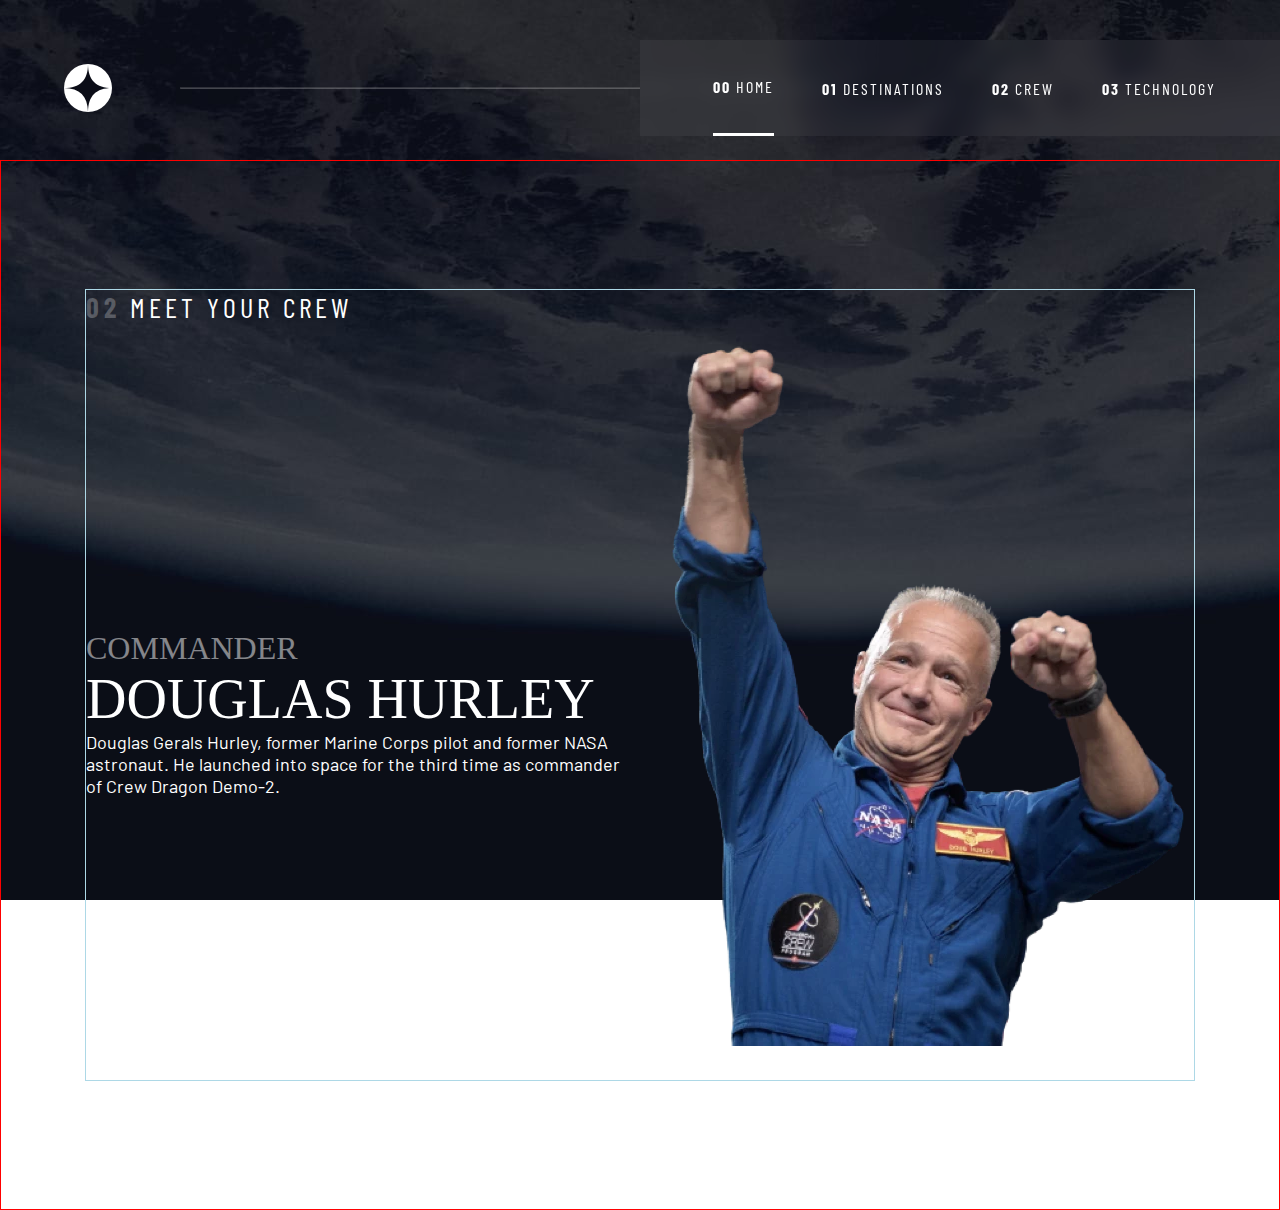
==== crew.html @ 2f0fb47b "crew.html initialization" ====
<!DOCTYPE html>
<html lang="en">
<head>
  <meta charset="UTF-8">
  <meta name="viewport" content="width=device-width, initial-scale=1.0">
  <title>crew project space</title>
  <link rel="stylesheet" href="./style/crew.css">
  <link rel="stylesheet" href="./style/header.css">
  <link rel="stylesheet" href="./style/variable.css">
  <link rel="preconnect" href="https://fonts.googleapis.com">
  <link rel="preconnect" href="https://fonts.gstatic.com" crossorigin>
  <link href="https://fonts.googleapis.com/css2?family=Barlow+Condensed:ital,wght@0,100;0,200;0,300;0,400;0,500;0,600;0,700;0,800;0,900;1,100;1,200;1,300;1,400;1,500;1,600;1,700;1,800;1,900&family=Barlow:ital,wght@0,100;0,200;0,300;0,400;0,500;0,600;0,700;0,800;0,900;1,100;1,200;1,300;1,400;1,500;1,600;1,700;1,800;1,900&family=Bellefair&display=swap" rel="stylesheet">
</head>
<body>
  <header>
    <div class="header_logo">
      <img class="logo" src="starter-code/assets/shared/logo.svg" alt="logo">
      <hr>
    </div>
    <nav>
      <ul class="nav-list">
        <li class="js-is-active"><a class="nav-button" href="index.html"><span class="numb">00</span> HOME</a></li>
        <li><a class="nav-button" href="destinations.html"><span class="numb">01</span> DESTINATIONS</a></li>
        <li><a class="nav-button" href="crew.html"><span class="numb">02</span> CREW</a></li>
        <li><a class="nav-button" href="#"><span class="numb">03</span> TECHNOLOGY</a></li>
      </ul>
    </nav>
  </header>
  <main>
    <div class="content">
      <div class="content-title">
        <p></p><span>02</span> MEET YOUR CREW</p>
      </div>
      <div class="hero">
        <div class="explanation">
          <p class="rank">COMMANDER</p>
          <P class="name">DOUGLAS HURLEY</P>
          <P class="description">Douglas Gerals Hurley, former Marine Corps pilot and former NASA astronaut. He launched into space for the third time as commander of Crew Dragon Demo-2.</P>
        </div>
        <div class="image-container">
          <img class="image=content" src="./starter-code/assets/crew/image-douglas-hurley.webp" alt="">
        </div>
      </div>
    </div>
  </main>
</body>
</html>
---- style/crew.css ----
html, body {
  background-image: url(../starter-code/assets/crew/background-crew-desktop.jpg);
  background-size: cover;
  background-position: center;
  background-repeat: no-repeat;
  display: flex;
  flex-direction: column;
  color: white;
  min-height: 100vh;
  margin: 0;
  padding: 0;
}

main {
  display: flex;
  padding: 128px 0px;
  box-sizing: border-box;
  width: 100%;
  justify-content: center;
  align-items: center;
  border: 1px solid red;
}

.content {
  width: 1110px;
  height: 792px;
  display: flex;
  align-items: flex-end;
  position: relative;
  border: 1px solid lightblue;
}

.content-title {
  position: absolute;
  top: 0;
  left: 0;
  font-family: var(--text-preset-5-font);
  font-size: var(--text-preset-5-size);
  font-weight: var(--text-preset-5-weight);
  letter-spacing: var(--text-preset-5-letter-spacing);
}

.content-title span {
  font-family: "Barlow Condensed", sans-serif;
  font-weight: bold;
  font-size: 28px;
  letter-spacing: 4.72px;
  color: rgba(255, 255, 255, 0.25);
}

.hero {
  display: flex;
  flex-direction: row;
  align-items: center;
  column-gap: 32px;
}

.explanation, .image-container {
  width: 553px;
  height: 734px;
}

.explanation {
  align-content: center;
}

.rank {
  font-family: var(--text-preset-4-font);
  font-size: var(--text-preset-4-size);
  font-weight: var(--text-preset-4-weight);
  letter-spacing: var(--text-preset-4-letter-spacing);
  color: rgba(255, 255, 255, 0.5);
}

.name {
  font-family: var(--text-preset-3-font);
  font-size: var(--text-preset-3-size);
  font-weight: var(--text-preset-3-weight);
  letter-spacing: var(--text-preset-3-letter-spacing);
}

.description {
  color: var(blue-300);
  font-family: var(--text-preset-9-font);
  font-size: var(--text-preset-9-size);
  font-weight: var(--text-preset-9-weight);
  letter-spacing: var(--text-preset-9-letter-spacing);
}

.image-content {
  width: 100%;
  height: 100%;
}
---- style/header.css ----
/* header - start */
header {
  display: flex;
  justify-content: space-between;
  align-items: center;
  padding: 24px 0;
  box-sizing: border-box;
  padding-top: 40px;
  position: relative;
}

.header_logo {
  width: 40%;
  display: flex;
  align-items: center;
  justify-content: space-between;
}

.logo {
  margin-left: 64px;
  width: 48px;
  height: 48px;
  cursor: pointer;
}

header hr {
  position: absolute;
  left: 180px;
  height: 1px;
  opacity: 0.25;
  width: 50%;
  z-index: 100px;
}

nav {
  display: flex;
  background-color: rgba(255, 255, 255, 0.05);
  width: 50%;
  height: 96px;
  padding: 0px 64px;
  backdrop-filter: blur(10px);
}

.nav-list {
  display: flex;
  justify-content: flex-end;
  column-gap: 48px;
  width: 100%;
  align-items: center;
}

.nav-button {
  font-family: var(--text-preset-8-font);
  font-size: var(--text-preset-8-size);
  font-weight: var(--text-preset-8-weight);
  line-height: var(--text-preset-8-line-height);
  letter-spacing: var(--text-preset-8-letter-spacing);
}

.nav-list ul {
  display: flex;
  align-items: center;
  column-gap: 48px;
  width: 100%;
}
.nav-list li {
  box-sizing: border-box;
  align-content: center;
  width: fit-content;
  height: 100%;
  font-size: 20px;
  position: relative;
}

.nav-list li::after {
  content: '';
  position: absolute;
  bottom: 0;
  left: 0;
  height: 3px;
  width: 100%;
  background-color: rgba(255, 255, 255, 0.5);
  transform: scaleX(0);
  transition-duration: 0.3s;
}

.nav-list
li:hover::after {
  transform: scaleX(1);
}

.js-is-active {
  border-bottom: 3px solid white;
}

.nav-button {
  font-family: var(--text-preset-8-font);
  font-size: var(--text-preset-8-size);
  font-weight: var(--text-preset-8-weight);
  line-height: var(--text-preset-8-line-height);
  letter-spacing: var(--text-preset-8-letter-spacing);
}

.numb {
  font-weight: bold;
}

/* header - end */
---- style/variable.css ----
/* Reset CSS */
* {
  margin: 0;
  padding: 0;
  box-sizing: border-box;
}

html, body {
  width: 100%;
  height: 100vh;
  font-family: Arial, sans-serif;
}

img {
  max-width: 100%;
  height: auto;
  display: block;
}

ul, ol {
  list-style: none;
}

a {
  text-decoration: none;
  color: inherit;
}

button {
  background: none;
  border: none;
  cursor: pointer;
}

input, textarea {
  font-family: inherit;
}

/* setup color and spacing */

:root {
  --white : #FFFFFF;
  --blue-900 : #0B0D17;
  --blue-300 : #D0D6F9;

  /* text preset 1 */
  --text-preset-1-font : bellefaire;
  --text-preset-1-size : 144px;
  --text-preset-1-weight : 400;
  --text-preset-1-line-height : 171.9%;
  --text-preset-1-letter-spacing : 0px;

  /* text preset 2 */
  --text-preset-2-font : bellefaire;
  --text-preset-2-size : 100px;
  --text-preset-2-weight : 400;
  --text-preset-2-line-height : 114.6%;
  --text-preset-2-letter-spacing : 0px;

  /* text preset 3 */
  --text-preset-3-font : bellefaire;
  --text-preset-3-size : 56px;
  --text-preset-3-weight : 400;
  --text-preset-3-line-height : 64.2%;
  --text-preset-3-letter-spacing : 0px;

  /* text preset 4 */
  --text-preset-4-font : bellefaire;
  --text-preset-4-size : 32px;
  --text-preset-4-weight : 400;
  --text-preset-4-line-height : 36.7%;
  --text-preset-4-letter-spacing : 0px;

  /* text preset 5 */
  --text-preset-5-font : 'barlow condensed';
  --text-preset-5-size : 28px;
  --text-preset-5-weight : 400;
  --text-preset-5-line-height : 33.6%;
  --text-preset-5-letter-spacing : 4px;

  /* text preset 6 */
  --text-preset-6-font : bellefaire;
  --text-preset-6-size : 28px;
  --text-preset-6-weight : 400;
  --text-preset-6-line-height : 32.1%;
  --text-preset-6-letter-spacing : 0px;

  /* text preset 7 */
  --text-preset-7-font : 'barlow condensed';
  --text-preset-7-size : 14px;
  --text-preset-7-weight : 400;
  --text-preset-7-line-height : 16.8%;
  --text-preset-7-letter-spacing : 2px;

  /* text preset 8 */
  --text-preset-8-font : 'barlow condensed';
  --text-preset-8-size : 16px;
  --text-preset-8-weight : 400;
  --text-preset-8-line-height : 19.2%;
  --text-preset-8-letter-spacing : 2px;

  /* text preset 9 */
  --text-preset-9-font : barlow;
  --text-preset-9-size : 18px;
  --text-preset-9-weight : 400;
  --text-preset-9-line-height : 180%;
  --text-preset-9-letter-spacing : 0px;
}

/* setup spacing  */

.container {
  margin: 0 auto;
  padding: 0 24px;
}
@media (min-width: 1600px) {
 .contaner{
    padding: 0 128px;
 }
}
@media (min-width: 1200px) {
 .contaner{
    padding: 0 96px;
 }
}
@media (min-width: 1000px) {
 .contaner{
    padding: 0 80px;
 }
}
@media (min-width: 800px) {
 .contaner{
    padding: 0 64px;
 }
}
@media (min-width: 600px) {
 .contaner{
    padding: 0 48px;
 }
}
@media (min-width: 500px) {
 .contaner{
    padding: 0 40px;
 }
}
@media (min-width: 400px) {
 .contaner{
    padding: 0 32px;
 }
}
@media (min-width: 300px) {
 .contaner{
    padding: 0 24px;
 }
}
@media (min-width: 200px) {
 .contaner{
    padding: 0 16px;
 }
}
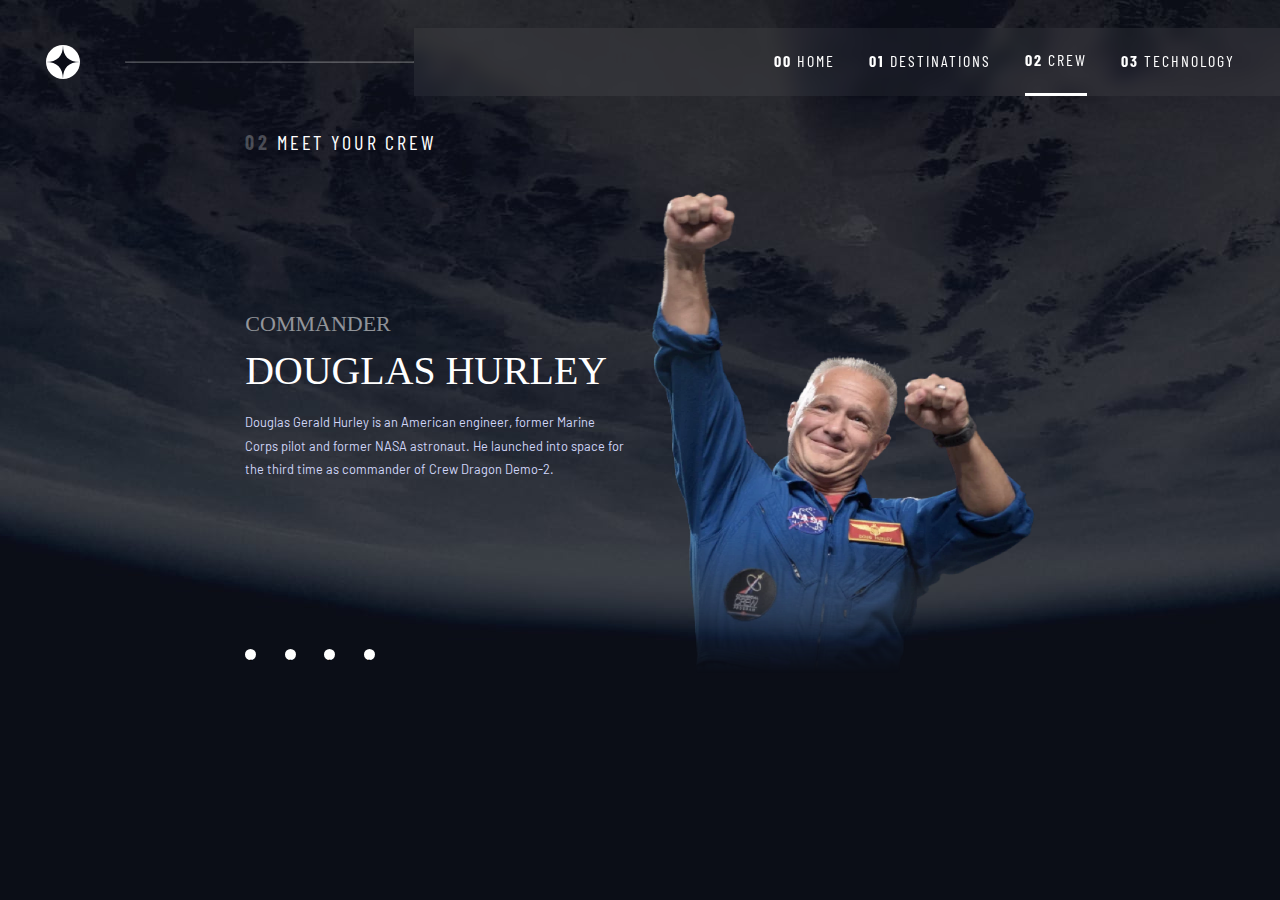
==== commit 50a4fc88: "recreating crew.css" ====
--- a/crew.html
+++ b/crew.html
@@ -19,9 +19,9 @@
     </div>
     <nav>
       <ul class="nav-list">
-        <li class="js-is-active"><a class="nav-button" href="index.html"><span class="numb">00</span> HOME</a></li>
+        <li><a class="nav-button" href="index.html"><span class="numb">00</span> HOME</a></li>
         <li><a class="nav-button" href="destinations.html"><span class="numb">01</span> DESTINATIONS</a></li>
-        <li><a class="nav-button" href="crew.html"><span class="numb">02</span> CREW</a></li>
+        <li class="js-is-active"><a class="nav-button" href="crew.html"><span class="numb">02</span> CREW</a></li>
         <li><a class="nav-button" href="#"><span class="numb">03</span> TECHNOLOGY</a></li>
       </ul>
     </nav>
@@ -29,16 +29,27 @@
   <main>
     <div class="content">
       <div class="content-title">
-        <p></p><span>02</span> MEET YOUR CREW</p>
+        <p><span>02</span> MEET YOUR CREW</p>
       </div>
       <div class="hero">
         <div class="explanation">
-          <p class="rank">COMMANDER</p>
-          <P class="name">DOUGLAS HURLEY</P>
-          <P class="description">Douglas Gerals Hurley, former Marine Corps pilot and former NASA astronaut. He launched into space for the third time as commander of Crew Dragon Demo-2.</P>
+          <div class="detail-explanation">
+            <div class="rn-container">
+              <p class="rank">COMMANDER</p>
+              <P class="name">DOUGLAS HURLEY</P>
+            </div>
+            <div class="description">Douglas Gerald Hurley is an American engineer, former Marine Corps pilot and former NASA astronaut. He launched into space for the third time as commander of Crew Dragon Demo-2.</div>
+          </div>
+          <div class="pagination">
+            <button class="pagination-btn">.</button>
+            <button class="pagination-btn">.</button>
+            <button class="pagination-btn">.</button>
+            <button class="pagination-btn">.</button>
+            <button></button>
+          </div>
         </div>
         <div class="image-container">
-          <img class="image=content" src="./starter-code/assets/crew/image-douglas-hurley.webp" alt="">
+          <img class="image-content" src="./starter-code/assets/crew/image-douglas-hurley.webp" alt="">
         </div>
       </div>
     </div>
--- a/style/crew.css
+++ b/style/crew.css
@@ -13,81 +13,120 @@
 
 main {
   display: flex;
-  padding: 128px 0px;
+  padding: 34.13px 0px;
   box-sizing: border-box;
   width: 100%;
   justify-content: center;
   align-items: center;
-  border: 1px solid red;
 }
 
 .content {
-  width: 1110px;
-  height: 792px;
+  width: 789.33px;
+  height: 563.2px;
   display: flex;
-  align-items: flex-end;
-  position: relative;
-  border: 1px solid lightblue;
+  flex-direction: column;
+  gap: 17.07px;
 }
 
 .content-title {
-  position: absolute;
-  top: 0;
-  left: 0;
   font-family: var(--text-preset-5-font);
-  font-size: var(--text-preset-5-size);
+  font-size: 20px;
   font-weight: var(--text-preset-5-weight);
-  letter-spacing: var(--text-preset-5-letter-spacing);
+  letter-spacing: 2.84px;
+  line-height: auto;
 }
 
 .content-title span {
   font-family: "Barlow Condensed", sans-serif;
   font-weight: bold;
-  font-size: 28px;
-  letter-spacing: 4.72px;
+  font-size: 20px;
+  letter-spacing: 3.36px;
   color: rgba(255, 255, 255, 0.25);
 }
 
 .hero {
   display: flex;
-  flex-direction: row;
   align-items: center;
-  column-gap: 32px;
+  gap: 22.76px;
 }
 
 .explanation, .image-container {
-  width: 553px;
-  height: 734px;
+  width: 383.29px;
+  height: 522px;
 }
 
 .explanation {
-  align-content: center;
+  display: flex;
+  flex-direction: column;
+  align-items: center;
+  justify-content: center;
+  gap: 28.44px;
+  min-width: 316.44px;
+}
+
+.detail-explanation {
+  height: 448.76px;
+  display: flex;
+  flex-direction: column;
+  justify-content: center;
+  gap: 17.07px;
+}
+
+.rn-container {
+  display: flex;
+  flex-direction: column;
+  gap: 11.38px;
 }
 
 .rank {
   font-family: var(--text-preset-4-font);
-  font-size: var(--text-preset-4-size);
+  font-size: 22px;
   font-weight: var(--text-preset-4-weight);
-  letter-spacing: var(--text-preset-4-letter-spacing);
-  color: rgba(255, 255, 255, 0.5);
+  letter-spacing: 0px;
+  line-height: auto;
+  color: rgba(255, 255, 255, 0.542);
 }
 
 .name {
   font-family: var(--text-preset-3-font);
-  font-size: var(--text-preset-3-size);
+  font-size: 39.82px;
   font-weight: var(--text-preset-3-weight);
-  letter-spacing: var(--text-preset-3-letter-spacing);
+  letter-spacing: 0px;
+  line-height: auto;
 }
 
 .description {
-  color: var(blue-300);
+  color: var(--blue-300);
   font-family: var(--text-preset-9-font);
-  font-size: var(--text-preset-9-size);
+  font-size:12.8px;
   font-weight: var(--text-preset-9-weight);
-  letter-spacing: var(--text-preset-9-letter-spacing);
+  letter-spacing: 0px;
+  line-height: 180%;
+}
+
+.pagination {
+  width: 100%;
+  height: 44.8px;
+  padding-bottom: 34.13px;
+  display: flex;
+  gap: 28.44px;
+}
+
+.pagination-btn {
+  width: 11px;
+  height: 11px;
+  border-radius: 100%;
+  background-color: white;
+}
+
+.image-container {
+  display: flex;
+  justify-content: center;
+  align-items: center;
 }
 
 .image-content {
   width: 100%;
-  height: 100%;
+  height: 480.71px;
+  mask-image: linear-gradient(to bottom, rgb(255, 255, 255,1) 70%, rgba(255,255,255,0));
 }--- a/style/header.css
+++ b/style/header.css
@@ -3,58 +3,55 @@
   display: flex;
   justify-content: space-between;
   align-items: center;
-  padding: 24px 0;
+  padding-top: 28px;
   box-sizing: border-box;
-  padding-top: 40px;
-  position: relative;
 }
 
 .header_logo {
-  width: 40%;
+  width: fit-content;
   display: flex;
   align-items: center;
   justify-content: space-between;
+  position: relative;
+  padding-left: 45.51px;
 }
 
 .logo {
-  margin-left: 64px;
-  width: 48px;
-  height: 48px;
+  margin-right: 45.51px;
+  width: 34px;
+  height: 34px;
   cursor: pointer;
 }
 
 header hr {
-  position: absolute;
-  left: 180px;
   height: 1px;
-  opacity: 0.25;
-  width: 50%;
-  z-index: 100px;
+  width: 289px;
+  border-color: rgba(255, 255, 255, 0.25);
 }
 
 nav {
   display: flex;
   background-color: rgba(255, 255, 255, 0.05);
-  width: 50%;
-  height: 96px;
-  padding: 0px 64px;
-  backdrop-filter: blur(10px);
+  flex-grow: 1;
+  height: 68.27px;
+  padding: 0px 45.51px;
+  backdrop-filter: blur(8px);
 }
 
 .nav-list {
   display: flex;
   justify-content: flex-end;
-  column-gap: 48px;
+  column-gap: 34px;
   width: 100%;
   align-items: center;
 }
 
 .nav-button {
-  font-family: var(--text-preset-8-font);
-  font-size: var(--text-preset-8-size);
-  font-weight: var(--text-preset-8-weight);
-  line-height: var(--text-preset-8-line-height);
-  letter-spacing: var(--text-preset-8-letter-spacing);
+  font-family: 'Barlow Condensed';
+  font-size: 11;
+  font-weight: 400;
+  line-height: auto;
+  letter-spacing: 1.92px;
 }
 
 .nav-list ul {
@@ -63,12 +60,11 @@
   column-gap: 48px;
   width: 100%;
 }
-.nav-list li {
+.nav-list li{
   box-sizing: border-box;
   align-content: center;
   width: fit-content;
   height: 100%;
-  font-size: 20px;
   position: relative;
 }
 
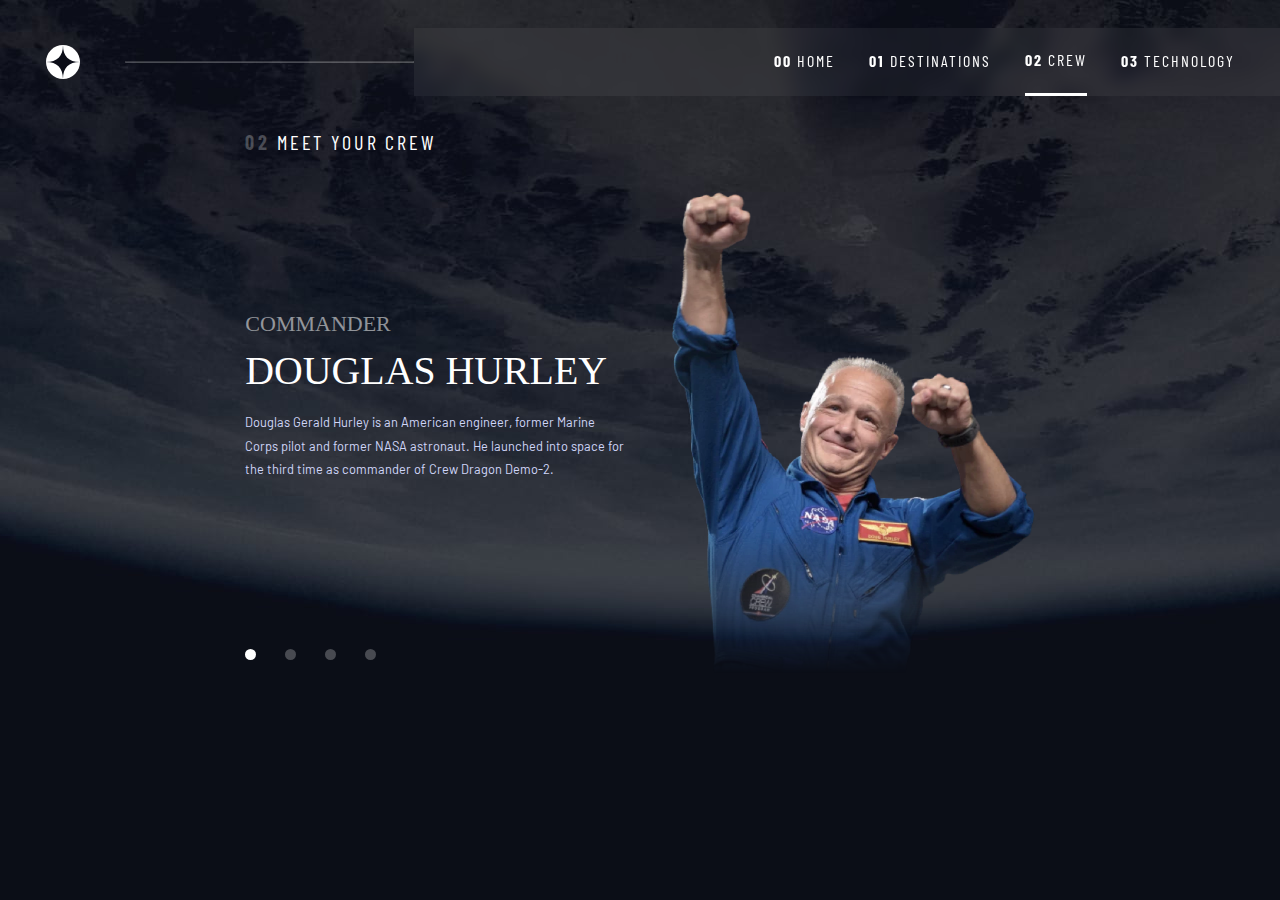
==== commit 9e47e85e: "completing interactifity on crew page" ====
--- a/crew.html
+++ b/crew.html
@@ -22,7 +22,7 @@
         <li><a class="nav-button" href="index.html"><span class="numb">00</span> HOME</a></li>
         <li><a class="nav-button" href="destinations.html"><span class="numb">01</span> DESTINATIONS</a></li>
         <li class="js-is-active"><a class="nav-button" href="crew.html"><span class="numb">02</span> CREW</a></li>
-        <li><a class="nav-button" href="#"><span class="numb">03</span> TECHNOLOGY</a></li>
+        <li><a class="nav-button" href="technology.html"><span class="numb">03</span> TECHNOLOGY</a></li>
       </ul>
     </nav>
   </header>
@@ -31,7 +31,7 @@
       <div class="content-title">
         <p><span>02</span> MEET YOUR CREW</p>
       </div>
-      <div class="hero">
+      <div class="hero show">
         <div class="explanation">
           <div class="detail-explanation">
             <div class="rn-container">
@@ -41,11 +41,12 @@
             <div class="description">Douglas Gerald Hurley is an American engineer, former Marine Corps pilot and former NASA astronaut. He launched into space for the third time as commander of Crew Dragon Demo-2.</div>
           </div>
           <div class="pagination">
-            <button class="pagination-btn">.</button>
-            <button class="pagination-btn">.</button>
-            <button class="pagination-btn">.</button>
-            <button class="pagination-btn">.</button>
-            <button></button>
+            <ul>
+              <li class="pagination-btn js-page-active" data-id="1"></li>
+              <li class="pagination-btn" data-id="2"></li>
+              <li class="pagination-btn" data-id="3"></li>
+              <li class="pagination-btn" data-id="4"></li>
+            </ul>
           </div>
         </div>
         <div class="image-container">
@@ -54,5 +55,7 @@
       </div>
     </div>
   </main>
+
+  <script type="module" src="./script/crew.js"></script>
 </body>
 </html>--- a/style/crew.css
+++ b/style/crew.css
@@ -48,6 +48,12 @@
   display: flex;
   align-items: center;
   gap: 22.76px;
+  opacity: 0;
+  transition: opacity 0.3s ease-in-out;
+}
+
+.hero.show {
+  opacity: 1;
 }
 
 .explanation, .image-container {
@@ -112,21 +118,36 @@
   gap: 28.44px;
 }
 
+.pagination ul {
+  display: flex;
+  gap: 28.87px;
+}
+
 .pagination-btn {
   width: 11px;
   height: 11px;
   border-radius: 100%;
-  background-color: white;
+  background-color: rgba(255, 255, 255, 0.25);
+}
+
+.pagination-btn:hover {
+  background-color: rgba(255, 255, 255, 0.5);
+}
+
+.js-page-active {
+  background-color: white !important;
 }
 
 .image-container {
+  height: 100%;
+  width: 383.29px;
   display: flex;
-  justify-content: center;
+  justify-content: flex-end;
   align-items: center;
 }
 
 .image-content {
-  width: 100%;
+  width: 95%;
   height: 480.71px;
   mask-image: linear-gradient(to bottom, rgb(255, 255, 255,1) 70%, rgba(255,255,255,0));
 }--- a/style/header.css
+++ b/style/header.css
@@ -54,12 +54,6 @@
   letter-spacing: 1.92px;
 }
 
-.nav-list ul {
-  display: flex;
-  align-items: center;
-  column-gap: 48px;
-  width: 100%;
-}
 .nav-list li{
   box-sizing: border-box;
   align-content: center;
@@ -76,13 +70,22 @@
   height: 3px;
   width: 100%;
   background-color: rgba(255, 255, 255, 0.5);
-  transform: scaleX(0);
-  transition-duration: 0.3s;
+  opacity: 0;
+  transition: opacity 0.4s ease-in-out;
 }
 
 .nav-list
 li:hover::after {
-  transform: scaleX(1);
+  opacity: 1;
+}
+
+.nav-list
+li.active:hover::after {
+  opacity: 1;
+}
+
+.nav-list li.js-is-active::after {
+  opacity: 0;
 }
 
 .js-is-active {
@@ -99,6 +102,4 @@
 
 .numb {
   font-weight: bold;
-}
-
-/* header - end */+}